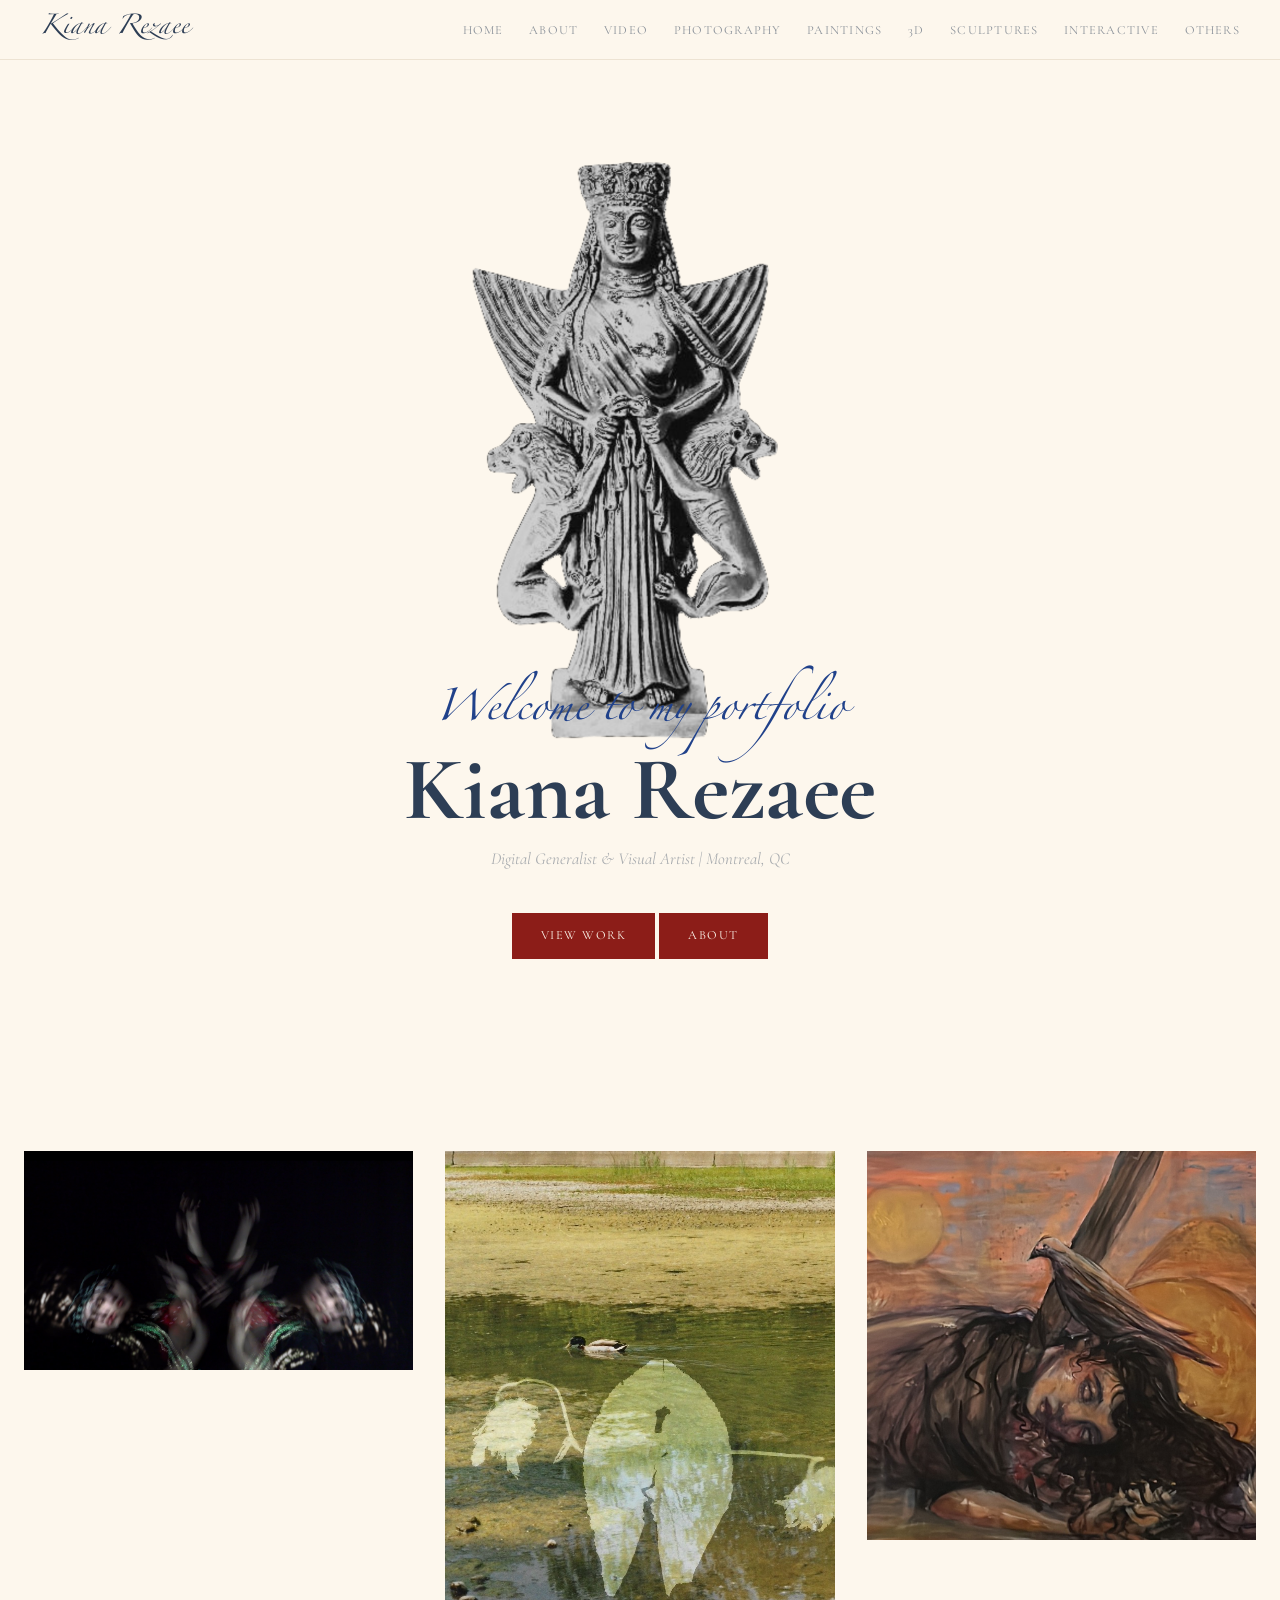
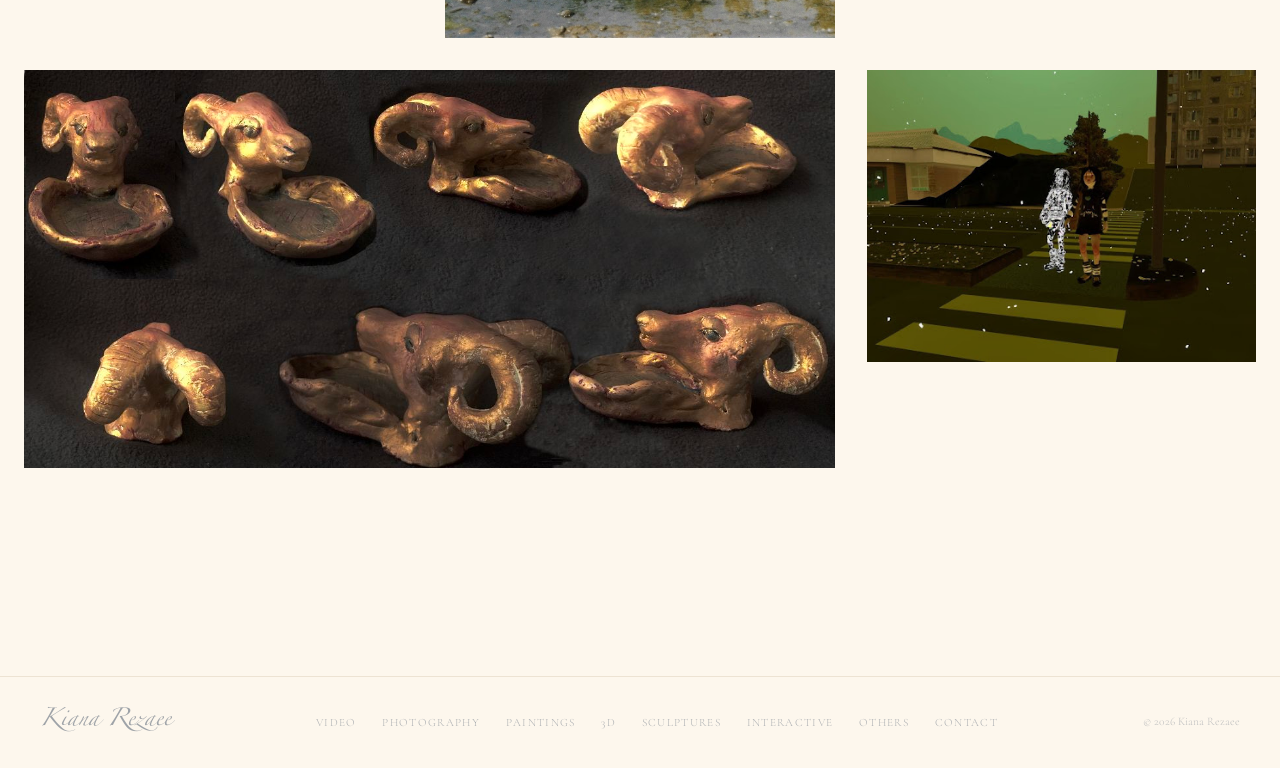
==== index.html @ cc288de5 "Update index.html" ====
<!DOCTYPE html>
<html lang="en">
<head>
<meta charset="UTF-8"/>
<meta name="viewport" content="width=device-width, initial-scale=1.0"/>
<title>Kiana Rezaee</title>
<link rel="stylesheet" href="shared.css"/>
<style>
/* ── HERO OVERLAP ── */
.hero { min-height: 100vh; display: flex; flex-direction: column; padding-top: var(--nav-h); }
.hero-main { display: flex; flex-direction: column; align-items: center; justify-content: center; padding: 4rem 2.5rem; text-align: center; }
.hero-img-wrap { width: min(450px, 90vw); z-index: 1; }
.hero-left { order: 2; margin-top: -6rem; z-index: 2; position: relative; }
.hero-zapfino { font-family: var(--font-dec); font-size: 1.8rem; color: var(--blue); margin-bottom: 0.5rem; }
.hero-name { font-family: 'Cormorant', serif; font-size: clamp(3rem, 7vw, 6rem); line-height: 0.95; margin-bottom: 0.8rem; }
.hero-name-sub { font-style: italic; opacity: 0.4; margin-bottom: 2.5rem; }

/* ── COMPACT WORK GRID ── */
.work-section { 
  padding: 8rem 1.5rem; 
  max-width: 1600px;    
  margin: 0 auto; 
}

.work-grid { 
  display: grid; 
  grid-template-columns: repeat(3, 1fr); 
  gap: 2rem; 
  justify-content: center; 
}

.wg-item {
  position: relative;
  text-decoration: none;
  color: #fff;
  overflow: hidden;
  transition: transform 0.6s var(--ease);
  width: 100%; 
}

.wg-img { width: 100%; height: 100%; object-fit: cover; display: block; transition: scale 0.8s var(--ease), filter 0.5s; }

/* ── TEXT OVERLAY ── */
.wg-overlay {
  position: absolute;
  inset: 0;
  background: rgba(32, 65, 138, 0.85); 
  backdrop-filter: blur(8px);
  display: flex;
  flex-direction: column;
  justify-content: center;
  align-items: center;
  opacity: 0;
  transition: opacity 0.4s var(--ease);
  padding: 1.5rem;
  text-align: center;
}

.wg-item:hover .wg-overlay { opacity: 1; }
.wg-item:hover .wg-img { scale: 1.05; filter: grayscale(100%); }

.wg-title { font-family: var(--font-dec); font-size: 1.6rem; margin-bottom: 0.5rem; }
.wg-sub { font-size: 0.6rem; text-transform: uppercase; letter-spacing: 0.2em; opacity: 0.7; }

/* ── GRID RESPONSIVENESS ── */
@media (max-width: 1024px) {
  .work-grid { grid-template-columns: repeat(2, 1fr); }
  .wg-item.bezoar-hero { grid-column: span 2; }
}

@media (max-width: 860px) {
  .hero-left { margin-top: 0; }
}

@media (max-width: 600px) {
  .work-grid { grid-template-columns: 1fr; gap: 2rem; } 
  .wg-item.bezoar-hero { grid-column: span 1; }
}
</style>
</head>
<body>

<nav class="site-nav">
  <a href="index.html" class="nav-logo">Kiana Rezaee</a>
  <ul class="nav-links">
    <li><a href="index.html">Home</a></li>
    <li><a href="about.html">About</a></li>
    <li><a href="video.html">Video</a></li>
    <li><a href="photography.html">Photography</a></li>
    <li><a href="paintings.html">Paintings</a></li>
    <li><a href="3d.html">3D</a></li>
    <li><a href="sculptures.html">Sculptures</a></li>
    <li><a href="interactive.html">Interactive</a></li>
    <li><a href="others.html">Others</a></li>
  </ul>
  <button class="hamburger" id="hamburger" aria-label="Menu">
    <img src="images/icons/hamburger.png" alt="Menu">
  </button>
</nav>

<div class="mobile-menu" id="mobileMenu">
  <button class="menu-close" onclick="closeMobile()" aria-label="Close Menu">
    <img src="images/icons/ex.png" alt="Close">
  </button>
  
  <a href="index.html" onclick="closeMobile()">Home</a>
  <a href="about.html" onclick="closeMobile()">About</a>
  <a href="video.html" onclick="closeMobile()">Video</a>
  <a href="photography.html" onclick="closeMobile()">Photography</a>
  <a href="paintings.html" onclick="closeMobile()">Paintings</a>
  <a href="3d.html" onclick="closeMobile()">3D</a>
  <a href="sculptures.html" onclick="closeMobile()">Sculptures</a>
  <a href="interactive.html" onclick="closeMobile()">Interactive</a>
  <a href="others.html" onclick="closeMobile()">Others</a>
</div>

<section class="hero">
  <div class="hero-main">
    <div class="hero-right">
      <div class="hero-img-wrap">
        <img src="images/landing.png" alt="Portrait" class="hero-img">
      </div>
    </div>
    <div class="hero-left">
      <div class="hero-zapfino">Welcome to my portfolio</div>
      <h1 class="hero-name">Kiana Rezaee</h1>
      <p class="hero-name-sub">Digital Generalist & Visual Artist | Montreal, QC</p>
      <div class="hero-cta">
        <a href="#work" class="btn">View work</a>
        <a href="about.html" class="btn">About</a>
      </div>
    </div>
  </div>
</section>

<div id="work" class="work-section">
  <div class="work-grid">
    <a href="video.html" class="wg-item" style="aspect-ratio: 16/9;">
      <img src="images/video/mabeyn_01.jpg" class="wg-img" alt="Mābeyn-e do Khov">
      <div class="wg-overlay">
        <h2 class="wg-title">Mābeyn-e do Khov</h2>
        <p class="wg-sub">Video / Experimental</p>
      </div>
    </a>
    
    <a href="photography.html" class="wg-item" style="aspect-ratio: 4/5;">
      <img src="images/photography/hanaseh_01.jpg" class="wg-img" alt="Hanāseh">
      <div class="wg-overlay">
        <h2 class="wg-title">Hanāseh</h2>
        <p class="wg-sub">Photography / Analogue</p>
      </div>
    </a>

    <a href="paintings.html" class="wg-item" style="aspect-ratio: 1/1;">
      <img src="images/paintings/painting_03.jpg" class="wg-img" alt="Death of a Giselle">
      <div class="wg-overlay">
        <h2 class="wg-title">Death of a Giselle</h2>
        <p class="wg-sub">Painting & Sketching</p>
      </div>
    </a>

    <a href="sculptures.html" class="wg-item bezoar-hero" style="aspect-ratio: 1240/609; grid-column: span 2;">
      <img src="images/sculptures/bezoar_01.jpg" class="wg-img" alt="Bezoar">
      <div class="wg-overlay">
        <h2 class="wg-title">Bezoar</h2>
        <p class="wg-sub">Sculpture / Ceramic Form</p>
      </div>
    </a>
    
    <a href="3d.html" class="wg-item" style="aspect-ratio: 4/3;">
      <img src="images/3D/char_design_05.jpg" class="wg-img" alt="3D Modeling">
      <div class="wg-overlay">
        <h2 class="wg-title">Digital Modeling</h2>
        <p class="wg-sub">3D & Computational Arts</p>
      </div>
    </a>
  </div>
</div>

<footer class="site-footer container">
  <span class="footer-logo">Kiana Rezaee</span>
  <nav class="footer-links">
    <a href="video.html">Video</a><a href="photography.html">Photography</a><a href="paintings.html">Paintings</a>
    <a href="3d.html">3D</a><a href="sculptures.html">Sculptures</a><a href="interactive.html">Interactive</a>
    <a href="others.html">Others</a><a href="about.html">Contact</a>
  </nav>
  <span class="footer-copy">&copy; 2026 Kiana Rezaee</span>
</footer>

<script src="shared.js"></script>
</body>
</html>
---- shared.css ----
/* ═══════════════════════════════════════════════════════════════
   SHARED — Portfolio Design System · Kiana Rezaee
═══════════════════════════════════════════════════════════════ */

/* ── FONTS ─────────────────────────────────────────────────── */
@font-face {
  font-family: 'Zapfino';
  src: url('fonts/Zapfino.ttf') format('truetype');
  font-weight: normal; font-style: normal; font-display: swap;
}
@font-face {
  font-family: 'Foglihten';
  src: url('fonts/foglihtenno07/FoglihtenNo07.otf') format('opentype'),
       url('fonts/foglihtenno07/FoglihtenNo07.ttf') format('truetype');
  font-weight: 400; font-style: normal; font-display: swap;
}
@font-face {
  font-family: 'Cormorant';
  src: url('fonts/Cormorant_Garamond/CormorantGaramond-VariableFont_wght.ttf') format('truetype-variations');
  font-weight: 300 700; font-style: normal; font-display: swap;
}
@font-face {
  font-family: 'Cormorant';
  src: url('fonts/Cormorant_Garamond/CormorantGaramond-Italic-VariableFont_wght.ttf') format('truetype-variations');
  font-weight: 300 700; font-style: italic; font-display: swap;
}

/* ── TOKENS ─────────────────────────────────────────────────── */
:root {
  --cream:   #fdf7ed;
  --ink:     #2d3e55;
  --blue:    #20418a;
  --ember:   #8c1d18;
  --gold:    #eba133;
  --cream-2: #f5ede0;
  --cream-3: #ede3d3;

  --font-dec:  'Zapfino', cursive;
  --font-orn:  'Foglihten', Georgia, serif;
  --font-body: 'Cormorant', Georgia, serif;

  --nav-h: 60px;
  --ease:  cubic-bezier(0.22, 1, 0.36, 1);
  --shadow-soft: 0 2px 18px rgba(15,20,26,0.07);
  --shadow-med:  0 6px 32px rgba(15,20,26,0.13);
}

/* ── RESET ──────────────────────────────────────────────────── */
*, *::before, *::after { box-sizing: border-box; margin: 0; padding: 0; }
html { scroll-behavior: smooth; font-size: 16px; }

body {
  background: var(--cream);
  color: var(--ink);
  font-family: var(--font-body);
  font-weight: 400;
  font-size: 1.05rem;
  line-height: 1.7;
  overflow-x: hidden;
  -webkit-font-smoothing: antialiased;
}

* { font-family: inherit; }
a { color: inherit; text-decoration: none; }
img { display: block; max-width: 100%; height: auto; }
ul { list-style: none; }
button, input, select, textarea { font-family: inherit; }

strong { font-weight: 700; font-style: normal; }
em     { font-weight: inherit; font-style: italic; }

/* ── NAV ─────────────────────────────────────────────────────── */
.site-nav {
  position: fixed;
  top: 0; left: 0; right: 0;
  height: var(--nav-h);
  z-index: 100;
  display: flex;
  align-items: center;
  justify-content: space-between;
  padding: 0 2.5rem;
  background: rgba(253,247,237,0.92);
  backdrop-filter: blur(14px);
  -webkit-backdrop-filter: blur(14px);
  border-bottom: 1px solid var(--cream-3);
}
.nav-logo {
  font-family: var(--font-dec);
  font-size: 1.1rem;
  color: var(--ink);
  transition: color 0.2s;
}
.nav-logo:hover { color: var(--ember); }

.nav-links { display: flex; align-items: center; gap: 1.6rem; }
.nav-links a {
  font-weight: 400;
  font-size: 0.78rem;
  letter-spacing: 0.1em;
  text-transform: uppercase;
  opacity: 0.55;
  transition: opacity 0.2s;
  position: relative;
}
.nav-links a:hover { opacity: 1; }
.nav-links a.active { opacity: 1; }
.nav-links a.active::after {
  content: '';
  position: absolute; bottom: -3px; left: 0; right: 0;
  height: 1px; background: var(--ember);
}

/* ── MOBILE MENU & HAMBURGER ── */
.hamburger {
  z-index: 2100;
  cursor: pointer;
  display: none;
  background: none;
  border: none;
  padding: 0;
  width: 55px; 
  height: auto;
  transition: opacity 0.3s var(--ease);
}
.hamburger img { width: 100%; height: auto; display: block; }
.hamburger:hover { opacity: 0.7; }

.mobile-menu {
  position: fixed;
  top: 0; right: 0;
  width: 100%;
  max-width: 300px;
  height: 100vh;
  background: var(--cream);
  z-index: 2050;
  display: flex;
  flex-direction: column;
  padding: 6rem 2rem 2rem;
  gap: 0.5rem;
  transform: translateX(100%);
  transition: transform 0.35s var(--ease);
  visibility: hidden;
  box-shadow: -5px 0 25px rgba(0,0,0,0.05);
}
.mobile-menu.active {
  transform: translateX(0);
  visibility: visible;
}

.menu-close {
  position: absolute;
  top: 1.5rem;
  right: 1.5rem;
  background: none;
  border: none;
  cursor: pointer;
  opacity: 0.5;
  transition: opacity 0.3s, transform 0.3s;
  z-index: 2100;
  padding: 0;
  
  /* Adjust this width to match your desired size */
  width: 40px; 
  height: auto;
}

.menu-close img {
  width: 100%;
  height: auto;
  display: block;
  
  /* Refined filter for #20418a (Deep Blue) */
  filter: invert(21%) sepia(41%) saturate(5846%) hue-rotate(180deg) brightness(40%) contrast(92%);
}

.menu-close:hover {
  opacity: 1;
  transform: scale(1.1);
}
.menu-close:hover { opacity: 1; }

.mobile-menu a {
  font-size: 1.1rem;
  padding: 0.6rem 0;
  color: var(--ink);
  text-transform: uppercase;
  letter-spacing: 0.1em;
  border-bottom: 1px solid transparent;
  transition: border-color 0.3s;
}
.mobile-menu a:hover { border-bottom-color: var(--ember); }

/* ── BUTTONS ─────────────────────────────────────────────────── */
.btn {
  display: inline-flex; align-items: center; gap: 0.5rem;
  font-weight: 400; font-size: 0.78rem;
  letter-spacing: 0.12em; text-transform: uppercase;
  padding: 0.7rem 1.75rem;
  border: 1.5px solid var(--ember);
  background: var(--ember); color: var(--cream);
  cursor: pointer;
  transition: background 0.28s var(--ease), border-color 0.28s, color 0.28s, transform 0.18s;
}
.btn:hover { background: var(--gold); border-color: var(--gold); color: var(--ink); transform: translateY(-1px); }
.btn:active { transform: translateY(0); }
.btn-ghost { background: transparent; color: var(--ember); }

/* ── PAGE WRAP & LAYOUT ──────────────────────────────────────── */
.page-wrap { padding-top: var(--nav-h); min-height: 100vh; }
.container { max-width: 1280px; margin: 0 auto; padding: 0 2.5rem; }

.page-header {
  padding: 4rem 2.5rem 2.5rem;
  max-width: 1280px; margin: 0 auto;
  display: flex; align-items: flex-end;
  justify-content: space-between; gap: 2rem; flex-wrap: wrap;
}
.page-eyebrow {
  font-family: var(--font-orn);
  font-weight: 600; font-size: 0.95rem;
  letter-spacing: 0.18em; text-transform: uppercase;
  color: var(--ember); margin-bottom: 0.75rem;
}
.page-title {
  font-family: var(--font-orn);
  font-weight: 400;
  font-size: clamp(2.4rem, 6vw, 4rem);
  line-height: 1.0; color: var(--ink);
}
.page-title span {
  font-family: var(--font-body);
  font-weight: 300; font-style: italic;
  font-size: 0.58em; opacity: 0.6;
  display: inline-block; margin-right: 0.2em;
}
.page-count {
  font-weight: 300; font-size: 0.75rem;
  letter-spacing: 0.1em; color: rgba(45,62,85,0.35);
  text-transform: uppercase; white-space: nowrap;
}
.page-rule {
  height: 1px; background: var(--cream-3);
  max-width: calc(1280px - 5rem);
  margin: 0 auto 3rem;
}

/* ── REVEAL ──────────────────────────────────────────────────── */
.reveal {
  opacity: 0; transform: translateY(20px);
  transition: opacity 0.8s var(--ease), transform 0.8s var(--ease);
}
.reveal.visible { opacity: 1; transform: translateY(0); }

/* ── FOOTER ──────────────────────────────────────────────────── */
.site-footer {
  margin-top: 5rem; border-top: 1px solid var(--cream-3);
  padding: 2rem 2.5rem;
  display: flex; align-items: center;
  justify-content: space-between; gap: 1.5rem; flex-wrap: wrap;
}
.footer-logo { font-family: var(--font-dec); font-size: 1rem; opacity: 0.45; }
.footer-links { display: flex; gap: 1.6rem; flex-wrap: wrap; }
.footer-links a {
  font-weight: 300; font-size: 0.7rem;
  letter-spacing: 0.12em; text-transform: uppercase;
  opacity: 0.38; transition: opacity 0.2s, color 0.2s;
}
.footer-links a:hover { opacity: 1; color: var(--ember); }
.footer-copy { font-weight: 300; font-size: 0.72rem; color: rgba(45,62,85,0.3); }

/* ── LIGHTBOX ────────────────────────────────────────────────── */
.lightbox {
  display: none; position: fixed; inset: 0;
  background: rgba(253,247,237,0.96);
  z-index: 200; align-items: center; justify-content: center;
}
.lightbox.open { display: flex; }
.lightbox-inner { position: relative; }
.lightbox img { max-width: 90vw; max-height: 85vh; object-fit: contain; box-shadow: var(--shadow-med); }
.lightbox-close {
  position: fixed; top: 1.5rem; right: 2rem;
  font-weight: 300; font-size: 0.75rem; letter-spacing: 0.14em; text-transform: uppercase;
  background: none; border: none; cursor: pointer; opacity: 0.5; transition: opacity 0.2s;
}
.lightbox-caption {
  position: fixed; bottom: 2rem; left: 50%; transform: translateX(-50%);
  font-weight: 300; font-size: 0.78rem; letter-spacing: 0.1em;
  color: rgba(45,62,85,0.45); white-space: nowrap;
}

/* ── RESPONSIVE ──────────────────────────────────────────────── */
@media (max-width: 860px) {
  .hamburger { display: block; position: relative; }
  .nav-links { display: none; }
  .container, .page-header { padding-left: 1.25rem; padding-right: 1.25rem; }
  .site-footer { flex-direction: column; align-items: flex-start; gap: 1rem; }
  .page-rule { margin-left: 1.25rem; margin-right: 1.25rem; }
}
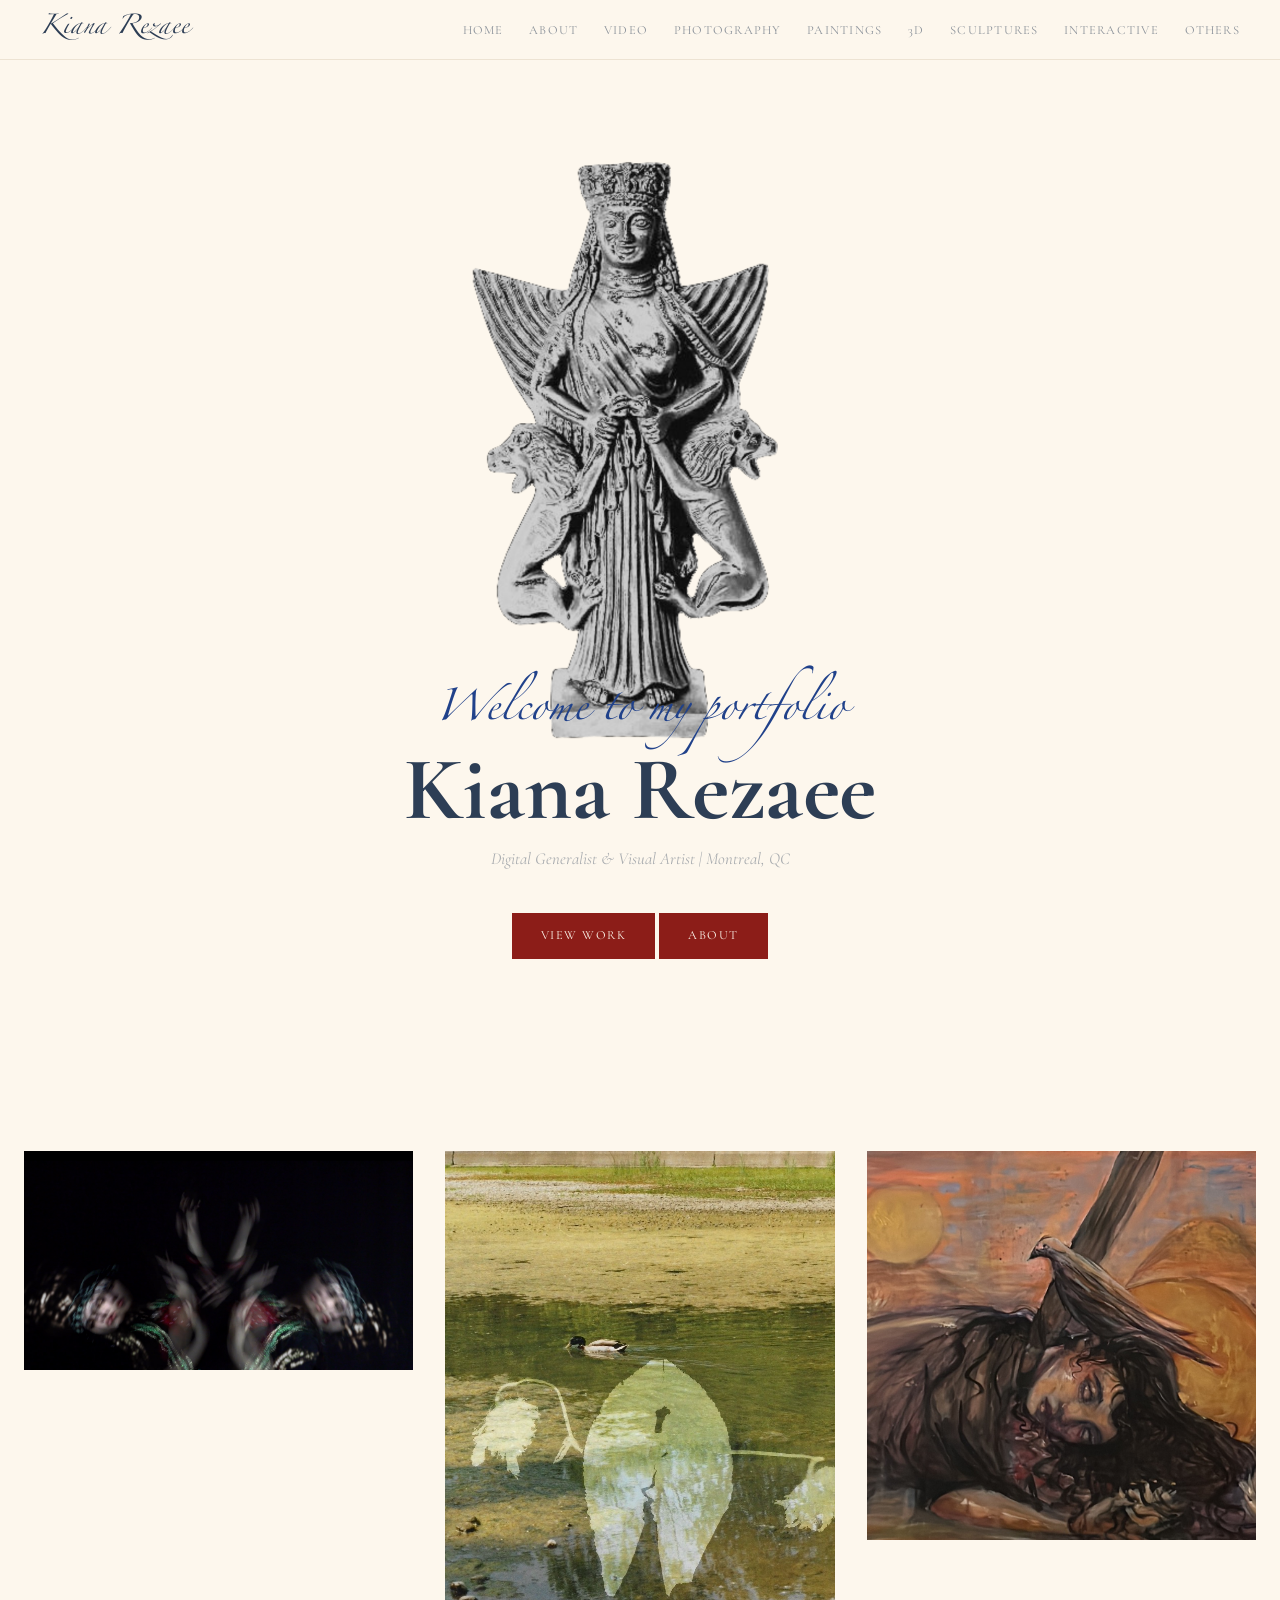
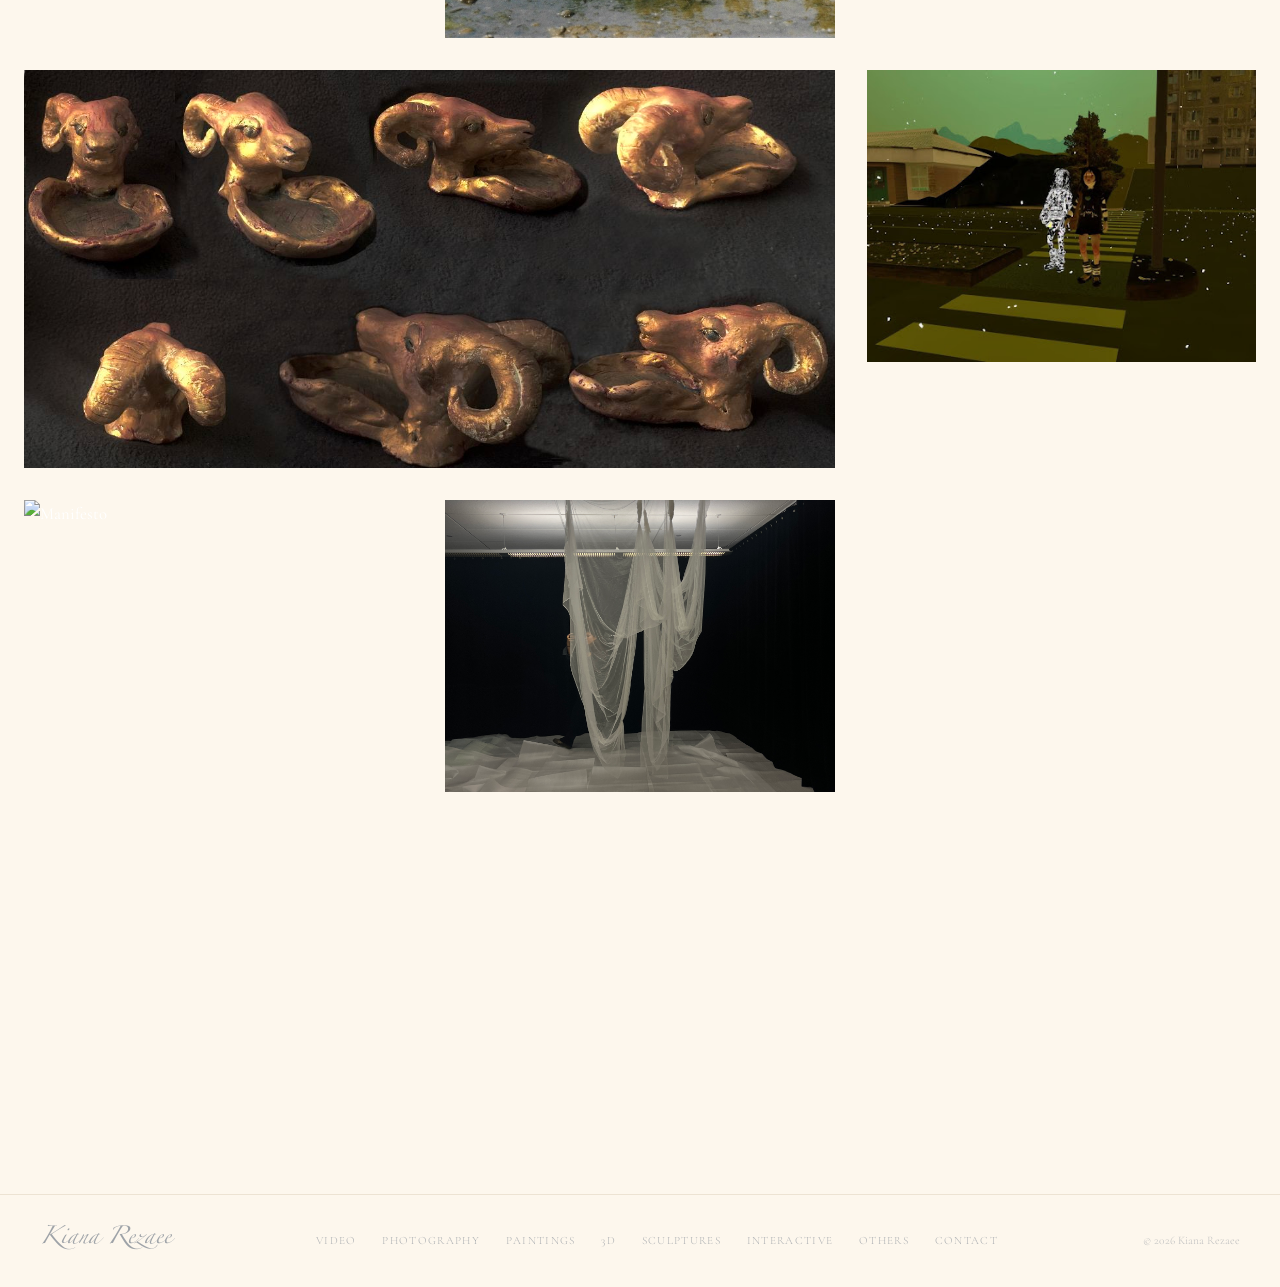
==== commit 4d1be19b: "Update index.html with new artwork entries Added new items for 'Manifesto' and 'Abiogenesis' with im" ====
--- a/index.html
+++ b/index.html
@@ -37,6 +37,9 @@
   transition: transform 0.6s var(--ease);
   width: 100%; 
 }
+
+/* Bezoar spans 2 columns on desktop/tablet grids; reset to 1 on mobile below */
+.wg-item.bezoar-hero { grid-column: span 2; }
 
 .wg-img { width: 100%; height: 100%; object-fit: cover; display: block; transition: scale 0.8s var(--ease), filter 0.5s; }
 
@@ -159,7 +162,7 @@
       </div>
     </a>
 
-    <a href="sculptures.html" class="wg-item bezoar-hero" style="aspect-ratio: 1240/609; grid-column: span 2;">
+    <a href="sculptures.html" class="wg-item bezoar-hero" style="aspect-ratio: 1240/609;">
       <img src="images/sculptures/bezoar_01.jpg" class="wg-img" alt="Bezoar">
       <div class="wg-overlay">
         <h2 class="wg-title">Bezoar</h2>
@@ -172,6 +175,22 @@
       <div class="wg-overlay">
         <h2 class="wg-title">Digital Modeling</h2>
         <p class="wg-sub">3D & Computational Arts</p>
+      </div>
+    </a>
+
+    <a href="others.html" class="wg-item" style="aspect-ratio: 4/5;">
+      <img src="images/others/booklets.jpeg" class="wg-img" alt="Manifesto">
+      <div class="wg-overlay">
+        <h2 class="wg-title">Manifesto</h2>
+        <p class="wg-sub">Print / Riso &amp; Bookbinding</p>
+      </div>
+    </a>
+
+    <a href="interactive.html" class="wg-item" style="aspect-ratio: 4/3;">
+      <img src="images/interactive/abiogenisis.JPG" class="wg-img" alt="Abiogenesis">
+      <div class="wg-overlay">
+        <h2 class="wg-title">Abiogenesis</h2>
+        <p class="wg-sub">Kinetic Sculpture / Interactive</p>
       </div>
     </a>
   </div>
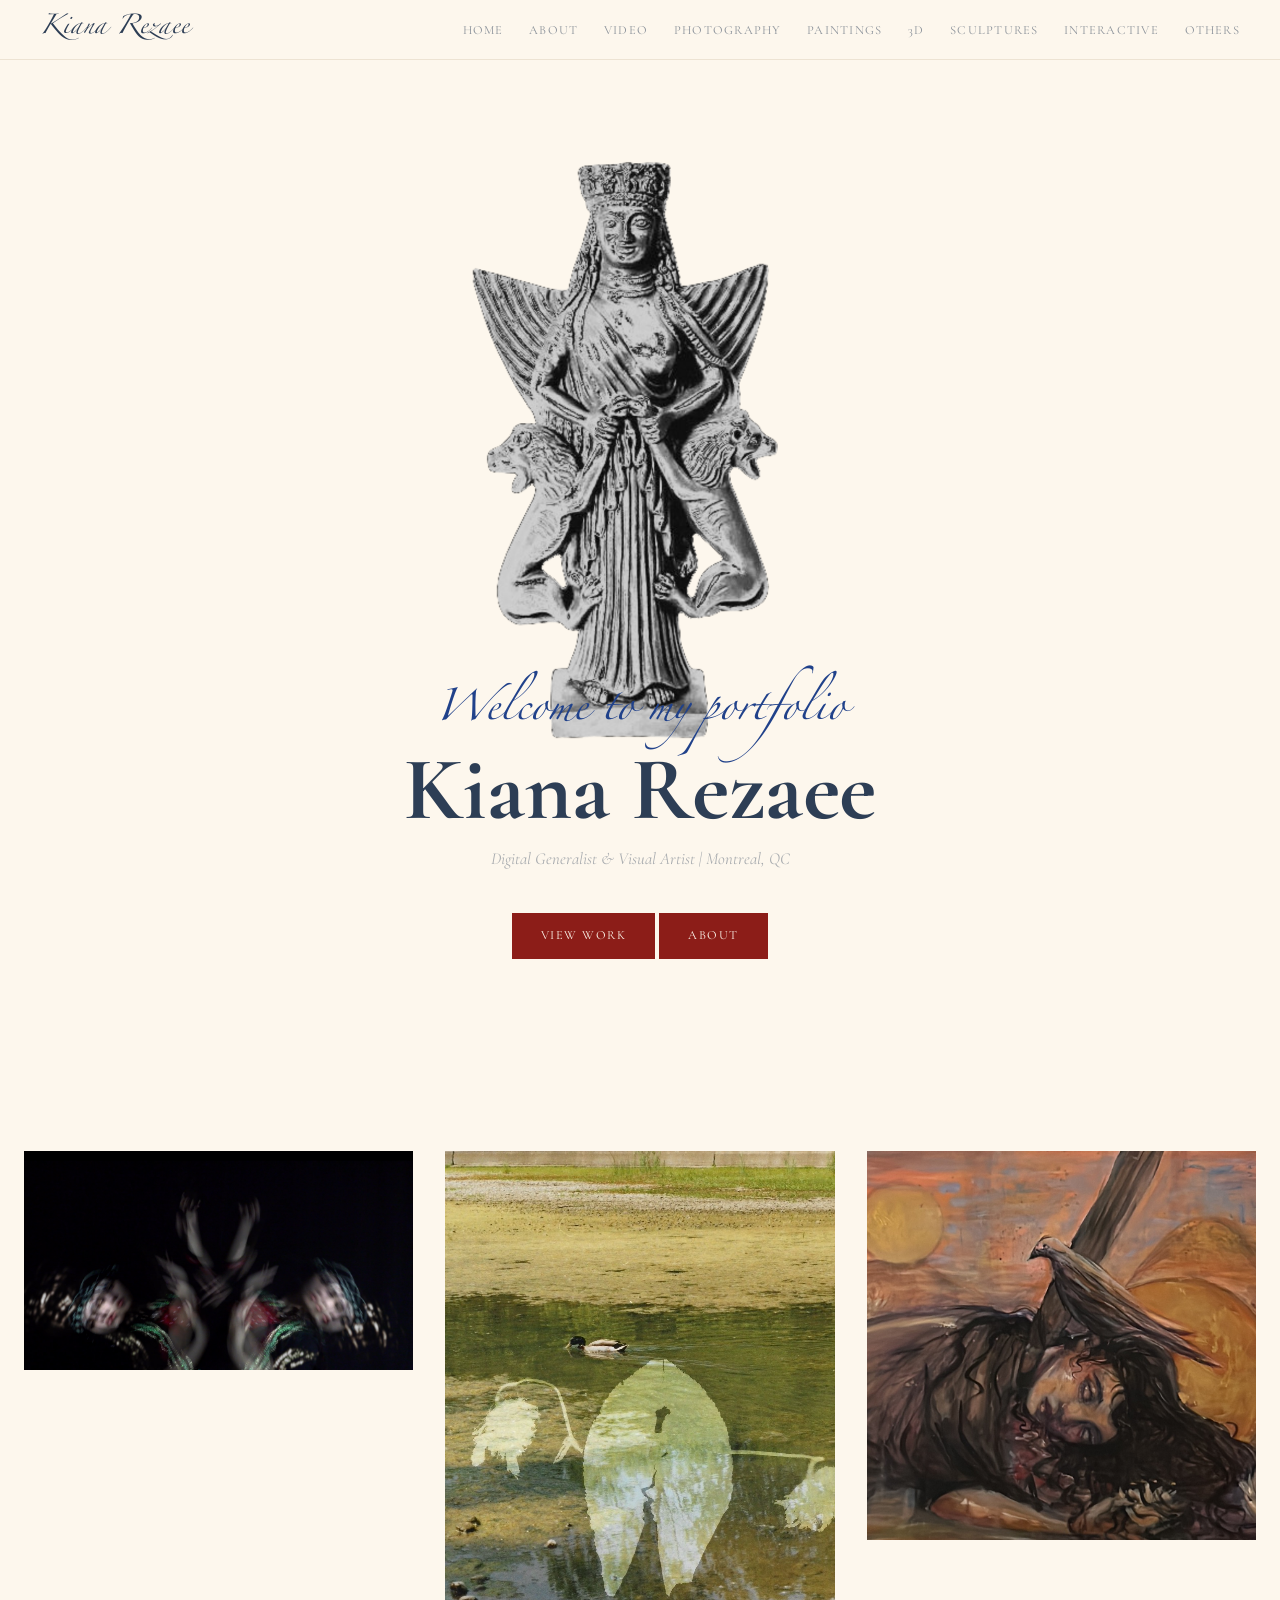
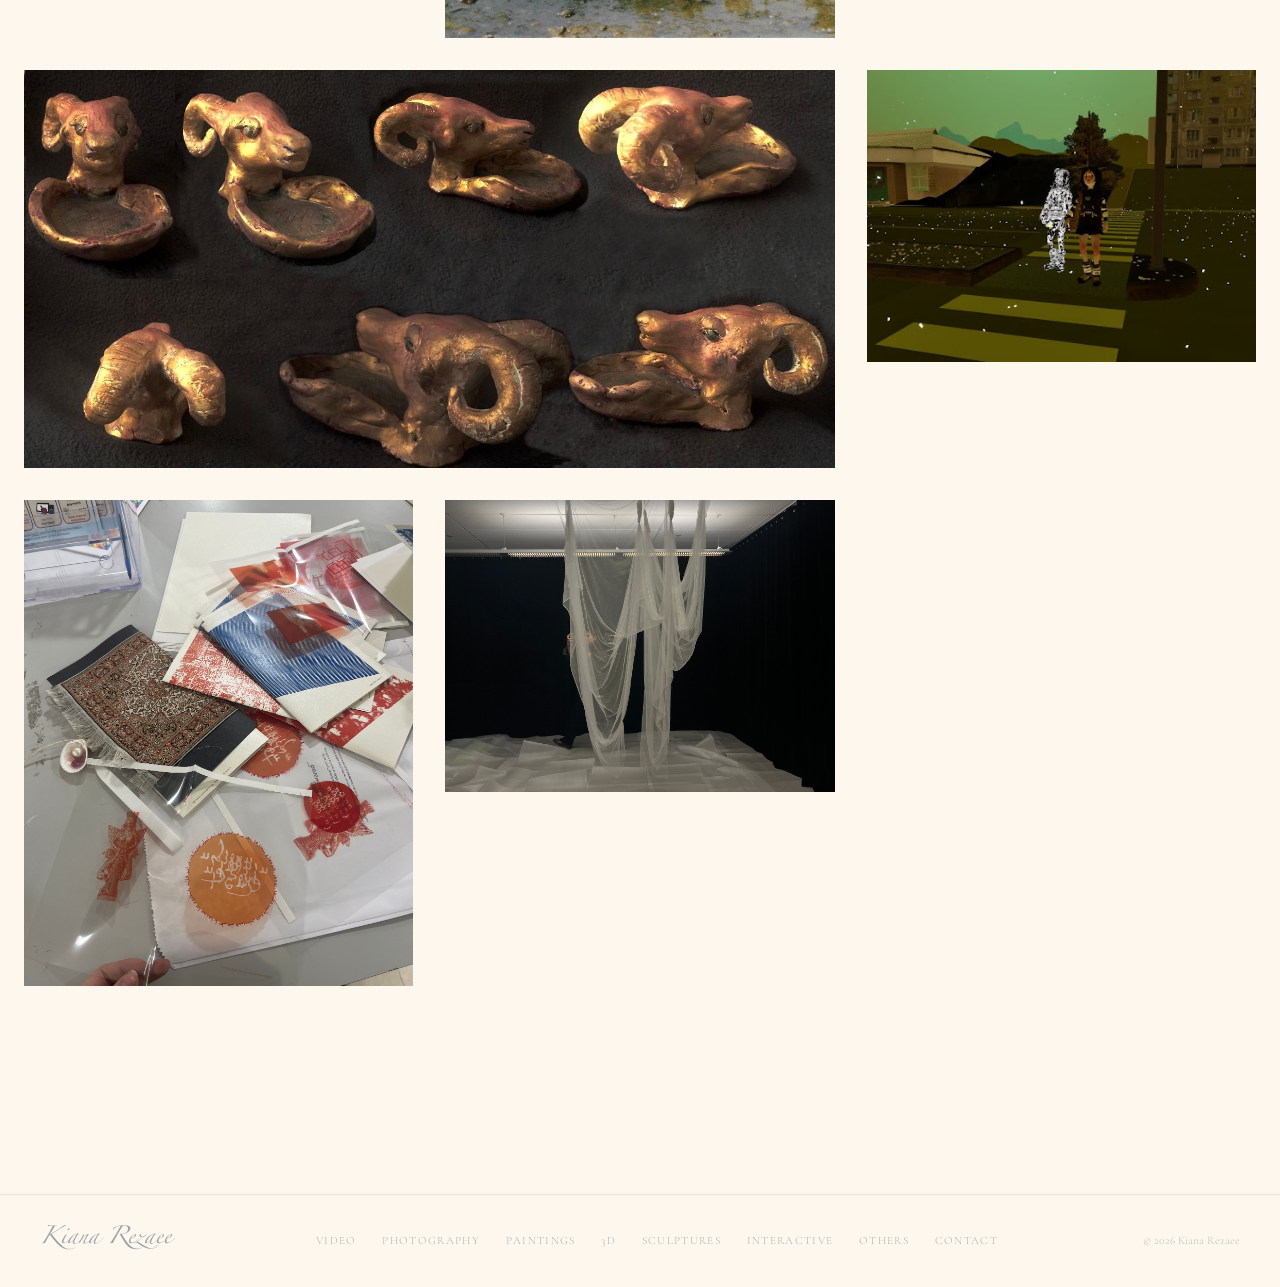
==== commit 036c6915: "Update image source in index.html" ====
--- a/index.html
+++ b/index.html
@@ -179,7 +179,7 @@
     </a>
 
     <a href="others.html" class="wg-item" style="aspect-ratio: 4/5;">
-      <img src="images/others/booklets.jpeg" class="wg-img" alt="Manifesto">
+      <img src="images/others/IMG_2468.jpeg" class="wg-img" alt="Manifesto">
       <div class="wg-overlay">
         <h2 class="wg-title">Manifesto</h2>
         <p class="wg-sub">Print / Riso &amp; Bookbinding</p>
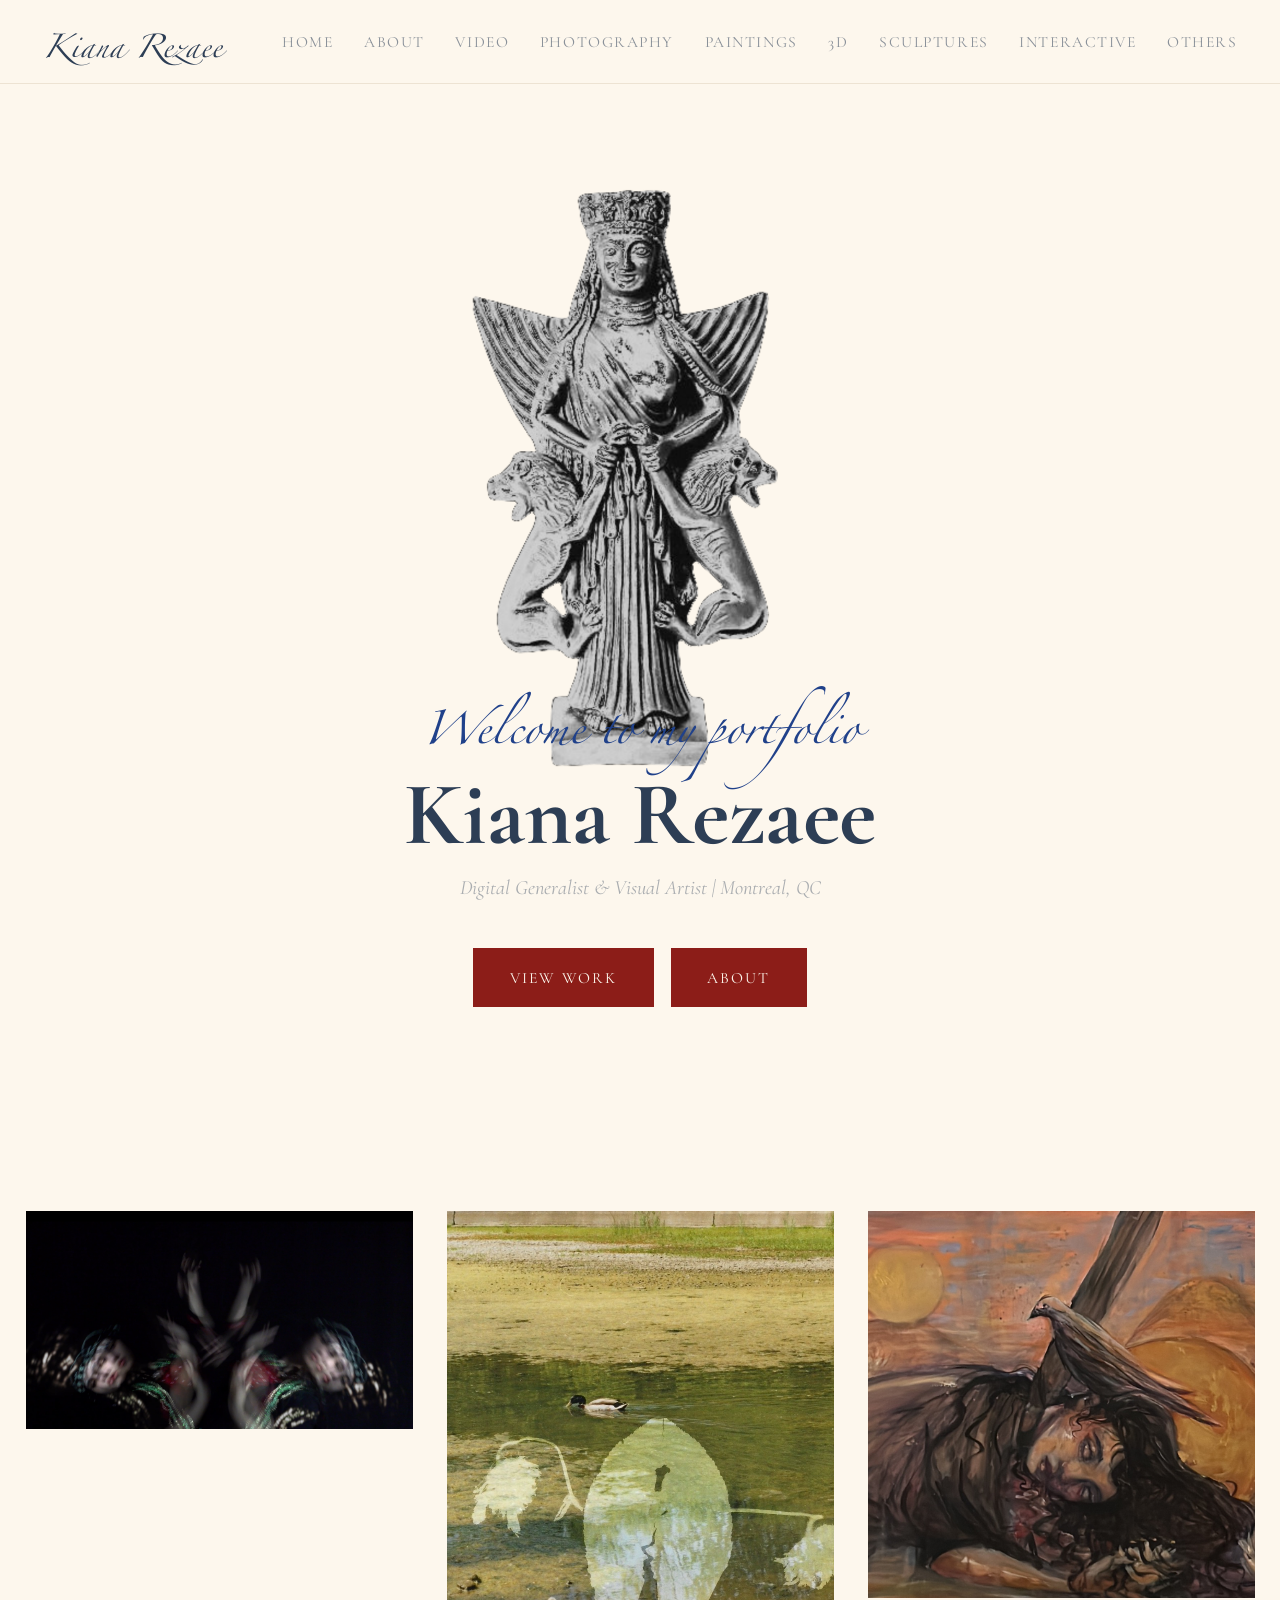
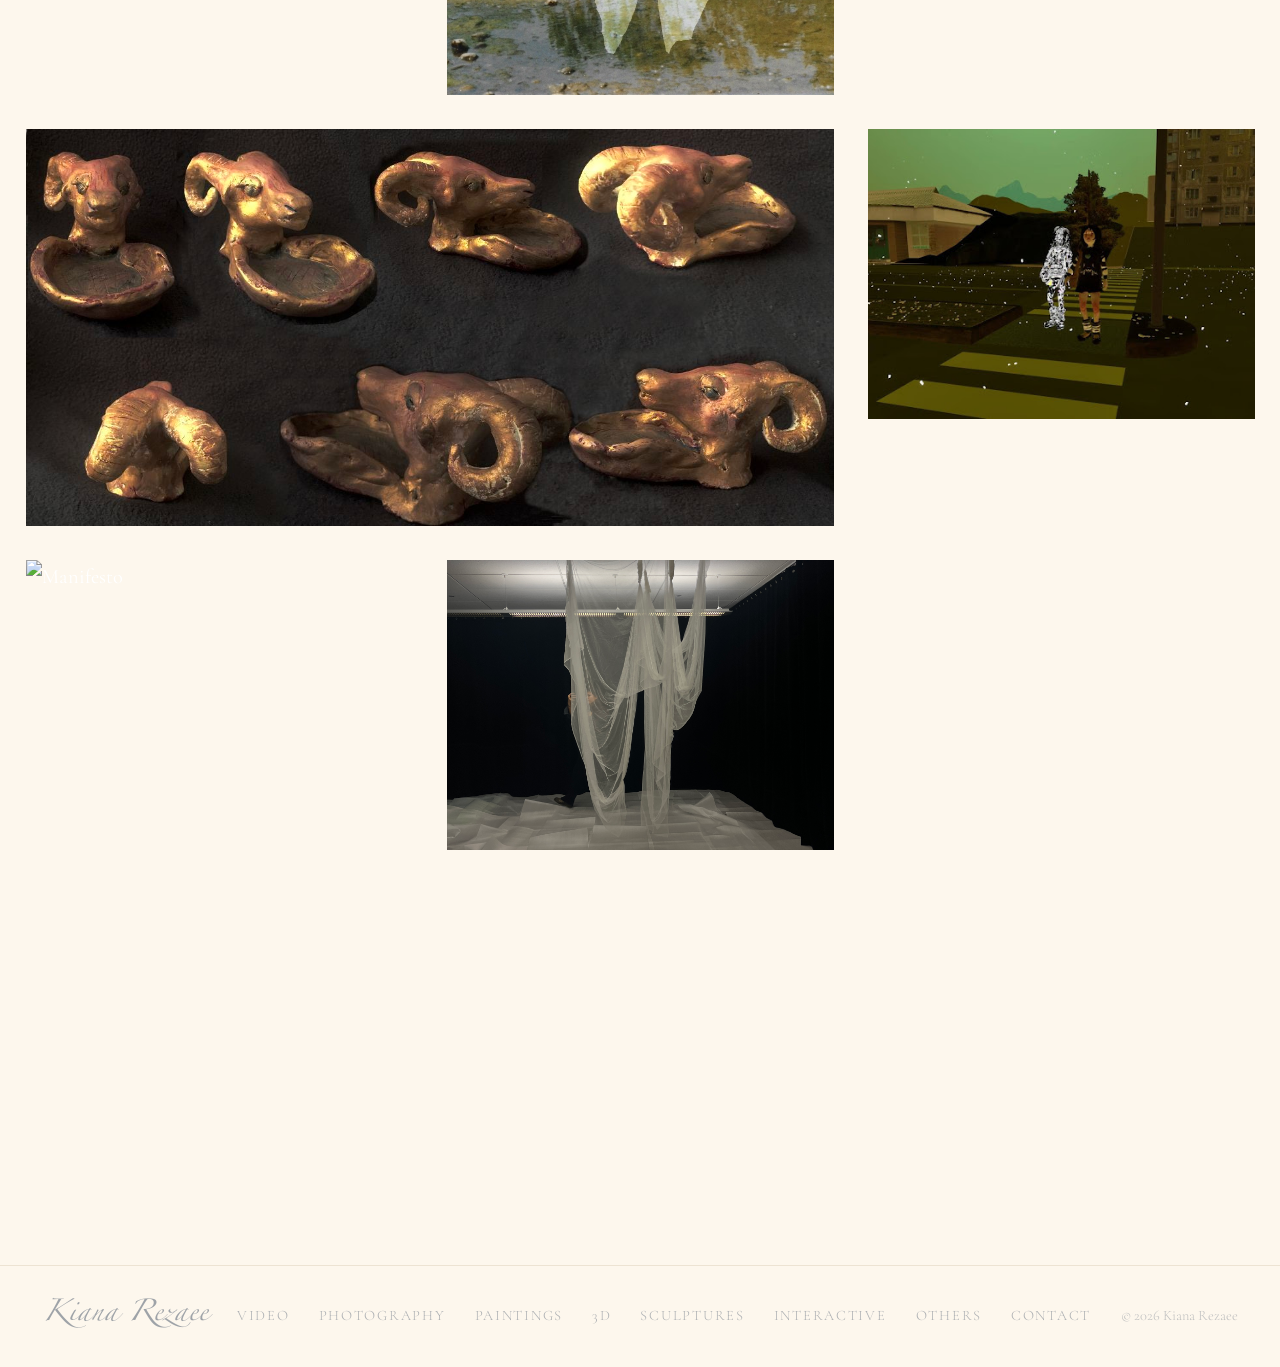
==== commit 709e0aa4: "Update stylesheet link and image source in index.html" ====
--- a/index.html
+++ b/index.html
@@ -4,7 +4,7 @@
 <meta charset="UTF-8"/>
 <meta name="viewport" content="width=device-width, initial-scale=1.0"/>
 <title>Kiana Rezaee</title>
-<link rel="stylesheet" href="shared.css"/>
+<link rel="stylesheet" href="shared.css?v=2"/>
 <style>
 /* ── HERO OVERLAP ── */
 .hero { min-height: 100vh; display: flex; flex-direction: column; padding-top: var(--nav-h); }
@@ -179,7 +179,7 @@
     </a>
 
     <a href="others.html" class="wg-item" style="aspect-ratio: 4/5;">
-      <img src="images/others/IMG_2468.jpeg" class="wg-img" alt="Manifesto">
+      <img src="images/others/booklets.jpeg" class="wg-img" alt="Manifesto">
       <div class="wg-overlay">
         <h2 class="wg-title">Manifesto</h2>
         <p class="wg-sub">Print / Riso &amp; Bookbinding</p>
--- a/shared.css
+++ b/shared.css
@@ -39,7 +39,7 @@
   --font-orn:  'Foglihten', Georgia, serif;
   --font-body: 'Cormorant', Georgia, serif;
 
-  --nav-h: 60px;
+  --nav-h: 84px;
   --ease:  cubic-bezier(0.22, 1, 0.36, 1);
   --shadow-soft: 0 2px 18px rgba(15,20,26,0.07);
   --shadow-med:  0 6px 32px rgba(15,20,26,0.13);
@@ -47,14 +47,14 @@
 
 /* ── RESET ──────────────────────────────────────────────────── */
 *, *::before, *::after { box-sizing: border-box; margin: 0; padding: 0; }
-html { scroll-behavior: smooth; font-size: 16px; }
+html { scroll-behavior: smooth; font-size: 17px; }
 
 body {
   background: var(--cream);
   color: var(--ink);
   font-family: var(--font-body);
   font-weight: 400;
-  font-size: 1.05rem;
+  font-size: 1.2rem;
   line-height: 1.7;
   overflow-x: hidden;
   -webkit-font-smoothing: antialiased;
@@ -86,16 +86,19 @@
 }
 .nav-logo {
   font-family: var(--font-dec);
-  font-size: 1.1rem;
+  font-size: 1.25rem;
   color: var(--ink);
+  line-height: 1;
   transition: color 0.2s;
+  display: inline-block;
+  transform: translateY(0.55em);
 }
 .nav-logo:hover { color: var(--ember); }
 
-.nav-links { display: flex; align-items: center; gap: 1.6rem; }
+.nav-links { display: flex; align-items: center; gap: 1.8rem; }
 .nav-links a {
   font-weight: 400;
-  font-size: 0.78rem;
+  font-size: 0.92rem;
   letter-spacing: 0.1em;
   text-transform: uppercase;
   opacity: 0.55;
@@ -180,8 +183,8 @@
 .menu-close:hover { opacity: 1; }
 
 .mobile-menu a {
-  font-size: 1.1rem;
-  padding: 0.6rem 0;
+  font-size: 1.35rem;
+  padding: 0.7rem 0;
   color: var(--ink);
   text-transform: uppercase;
   letter-spacing: 0.1em;
@@ -193,9 +196,9 @@
 /* ── BUTTONS ─────────────────────────────────────────────────── */
 .btn {
   display: inline-flex; align-items: center; gap: 0.5rem;
-  font-weight: 400; font-size: 0.78rem;
+  font-weight: 400; font-size: 0.92rem;
   letter-spacing: 0.12em; text-transform: uppercase;
-  padding: 0.7rem 1.75rem;
+  padding: 0.9rem 2.1rem;
   border: 1.5px solid var(--ember);
   background: var(--ember); color: var(--cream);
   cursor: pointer;
@@ -204,6 +207,30 @@
 .btn:hover { background: var(--gold); border-color: var(--gold); color: var(--ink); transform: translateY(-1px); }
 .btn:active { transform: translateY(0); }
 .btn-ghost { background: transparent; color: var(--ember); }
+
+/* Any inline group of buttons (hero CTAs, contact/about links, etc.) */
+.hero-cta,
+.btn-group {
+  display: flex;
+  align-items: center;
+  justify-content: center;
+  flex-wrap: wrap;
+  gap: 1rem;
+  margin-top: 0.5rem;
+}
+
+@media (max-width: 600px) {
+  .hero-cta,
+  .btn-group {
+    flex-direction: column;
+    gap: 1rem;
+  }
+  .hero-cta .btn,
+  .btn-group .btn {
+    width: 100%;
+    max-width: 280px;
+  }
+}
 
 /* ── PAGE WRAP & LAYOUT ──────────────────────────────────────── */
 .page-wrap { padding-top: var(--nav-h); min-height: 100vh; }
@@ -217,14 +244,14 @@
 }
 .page-eyebrow {
   font-family: var(--font-orn);
-  font-weight: 600; font-size: 0.95rem;
+  font-weight: 600; font-size: 1.1rem;
   letter-spacing: 0.18em; text-transform: uppercase;
   color: var(--ember); margin-bottom: 0.75rem;
 }
 .page-title {
   font-family: var(--font-orn);
   font-weight: 400;
-  font-size: clamp(2.4rem, 6vw, 4rem);
+  font-size: clamp(2.6rem, 6.5vw, 4.4rem);
   line-height: 1.0; color: var(--ink);
 }
 .page-title span {
@@ -234,7 +261,7 @@
   display: inline-block; margin-right: 0.2em;
 }
 .page-count {
-  font-weight: 300; font-size: 0.75rem;
+  font-weight: 300; font-size: 0.88rem;
   letter-spacing: 0.1em; color: rgba(45,62,85,0.35);
   text-transform: uppercase; white-space: nowrap;
 }
@@ -258,15 +285,15 @@
   display: flex; align-items: center;
   justify-content: space-between; gap: 1.5rem; flex-wrap: wrap;
 }
-.footer-logo { font-family: var(--font-dec); font-size: 1rem; opacity: 0.45; }
-.footer-links { display: flex; gap: 1.6rem; flex-wrap: wrap; }
+.footer-logo { font-family: var(--font-dec); font-size: 1.15rem; opacity: 0.45; }
+.footer-links { display: flex; gap: 1.7rem; flex-wrap: wrap; }
 .footer-links a {
-  font-weight: 300; font-size: 0.7rem;
+  font-weight: 300; font-size: 0.85rem;
   letter-spacing: 0.12em; text-transform: uppercase;
   opacity: 0.38; transition: opacity 0.2s, color 0.2s;
 }
 .footer-links a:hover { opacity: 1; color: var(--ember); }
-.footer-copy { font-weight: 300; font-size: 0.72rem; color: rgba(45,62,85,0.3); }
+.footer-copy { font-weight: 300; font-size: 0.85rem; color: rgba(45,62,85,0.3); }
 
 /* ── LIGHTBOX ────────────────────────────────────────────────── */
 .lightbox {
@@ -279,12 +306,12 @@
 .lightbox img { max-width: 90vw; max-height: 85vh; object-fit: contain; box-shadow: var(--shadow-med); }
 .lightbox-close {
   position: fixed; top: 1.5rem; right: 2rem;
-  font-weight: 300; font-size: 0.75rem; letter-spacing: 0.14em; text-transform: uppercase;
+  font-weight: 300; font-size: 0.88rem; letter-spacing: 0.14em; text-transform: uppercase;
   background: none; border: none; cursor: pointer; opacity: 0.5; transition: opacity 0.2s;
 }
 .lightbox-caption {
   position: fixed; bottom: 2rem; left: 50%; transform: translateX(-50%);
-  font-weight: 300; font-size: 0.78rem; letter-spacing: 0.1em;
+  font-weight: 300; font-size: 0.92rem; letter-spacing: 0.1em;
   color: rgba(45,62,85,0.45); white-space: nowrap;
 }
 
@@ -295,4 +322,4 @@
   .container, .page-header { padding-left: 1.25rem; padding-right: 1.25rem; }
   .site-footer { flex-direction: column; align-items: flex-start; gap: 1rem; }
   .page-rule { margin-left: 1.25rem; margin-right: 1.25rem; }
-}+}
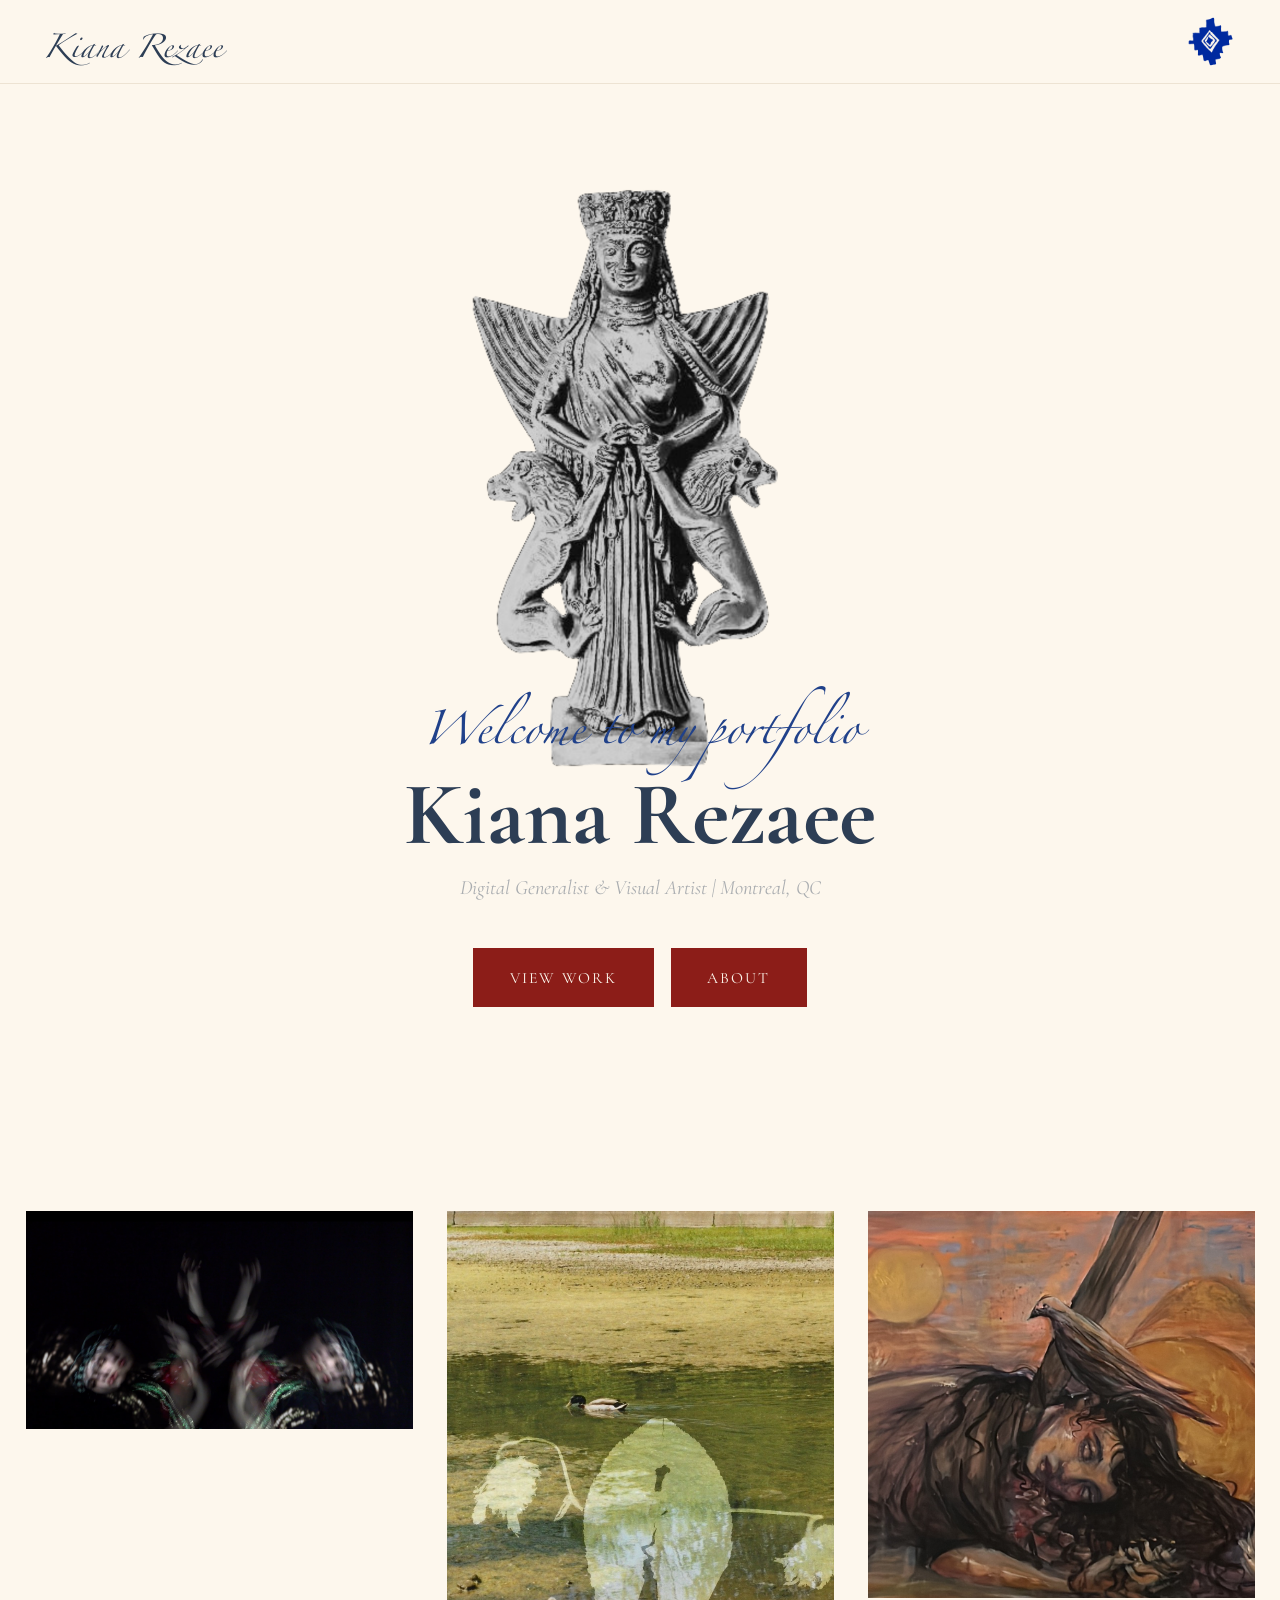
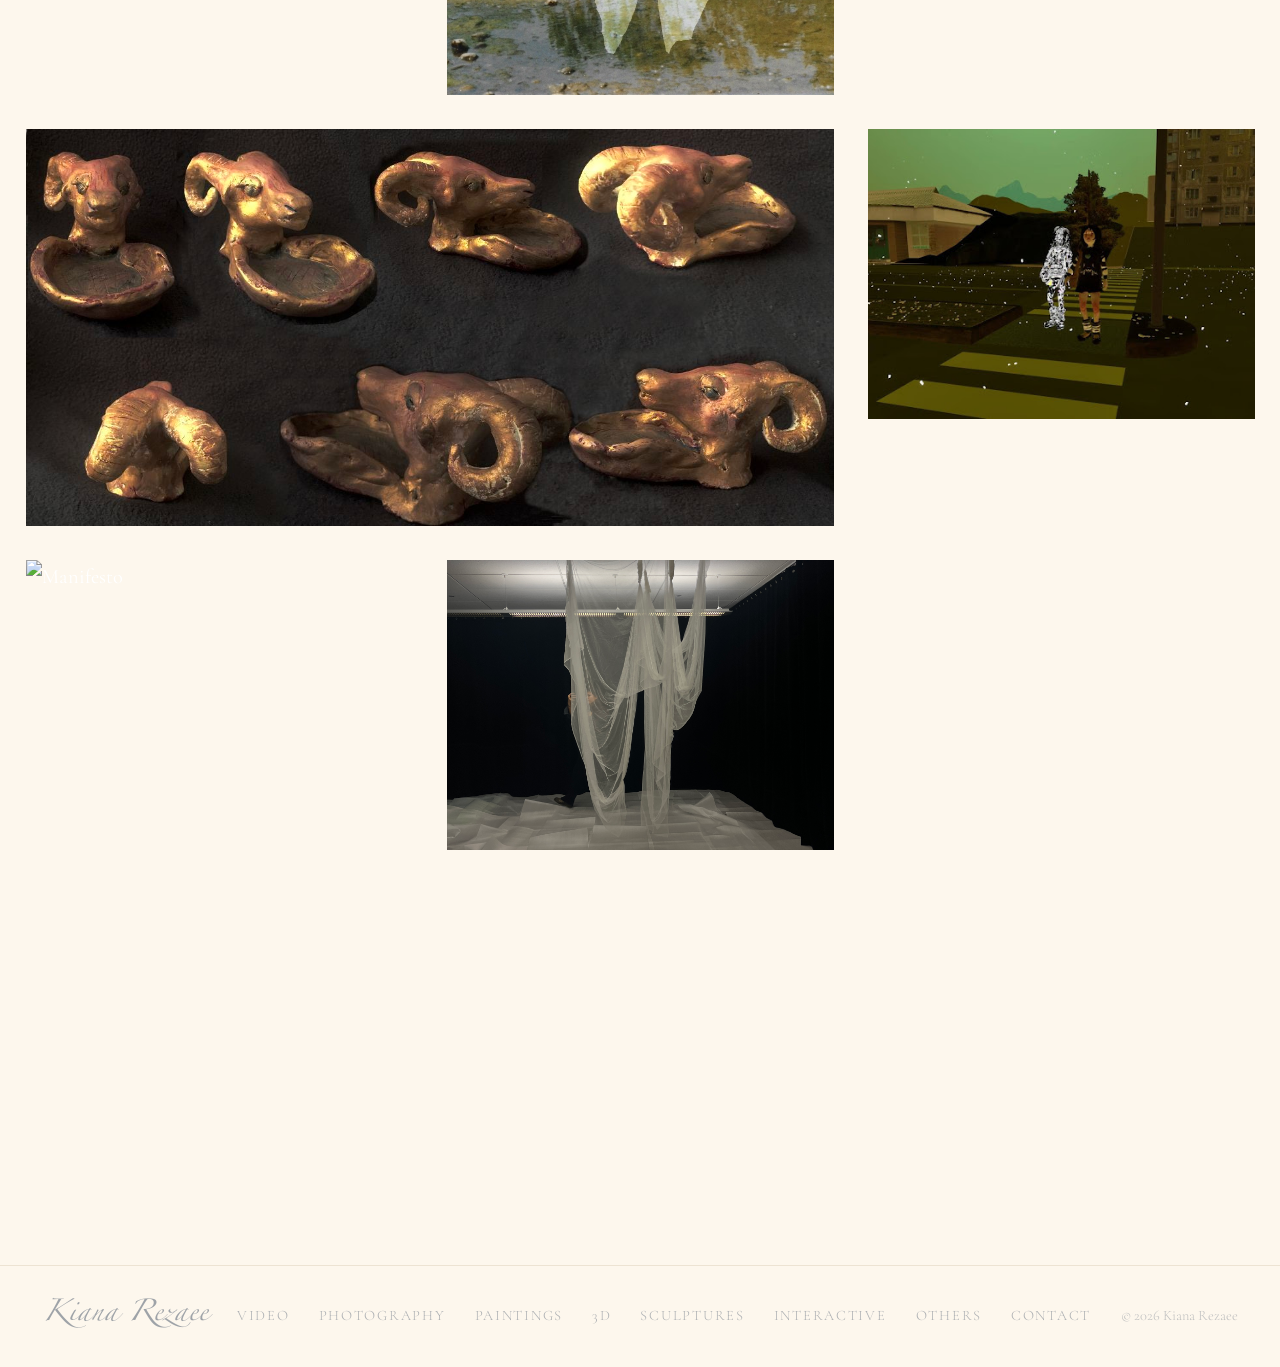
==== commit 188f8869: "Update stylesheet version and fix HTML closing tag" ====
--- a/index.html
+++ b/index.html
@@ -4,7 +4,7 @@
 <meta charset="UTF-8"/>
 <meta name="viewport" content="width=device-width, initial-scale=1.0"/>
 <title>Kiana Rezaee</title>
-<link rel="stylesheet" href="shared.css?v=2"/>
+<link rel="stylesheet" href="shared.css?v=4"/>
 <style>
 /* ── HERO OVERLAP ── */
 .hero { min-height: 100vh; display: flex; flex-direction: column; padding-top: var(--nav-h); }
--- a/shared.css
+++ b/shared.css
@@ -95,7 +95,7 @@
 }
 .nav-logo:hover { color: var(--ember); }
 
-.nav-links { display: flex; align-items: center; gap: 1.8rem; }
+.nav-links { display: none; align-items: center; gap: 1.8rem; }
 .nav-links a {
   font-weight: 400;
   font-size: 0.92rem;
@@ -117,7 +117,8 @@
 .hamburger {
   z-index: 2100;
   cursor: pointer;
-  display: none;
+  display: block;
+  position: relative;
   background: none;
   border: none;
   padding: 0;
@@ -317,8 +318,6 @@
 
 /* ── RESPONSIVE ──────────────────────────────────────────────── */
 @media (max-width: 860px) {
-  .hamburger { display: block; position: relative; }
-  .nav-links { display: none; }
   .container, .page-header { padding-left: 1.25rem; padding-right: 1.25rem; }
   .site-footer { flex-direction: column; align-items: flex-start; gap: 1rem; }
   .page-rule { margin-left: 1.25rem; margin-right: 1.25rem; }
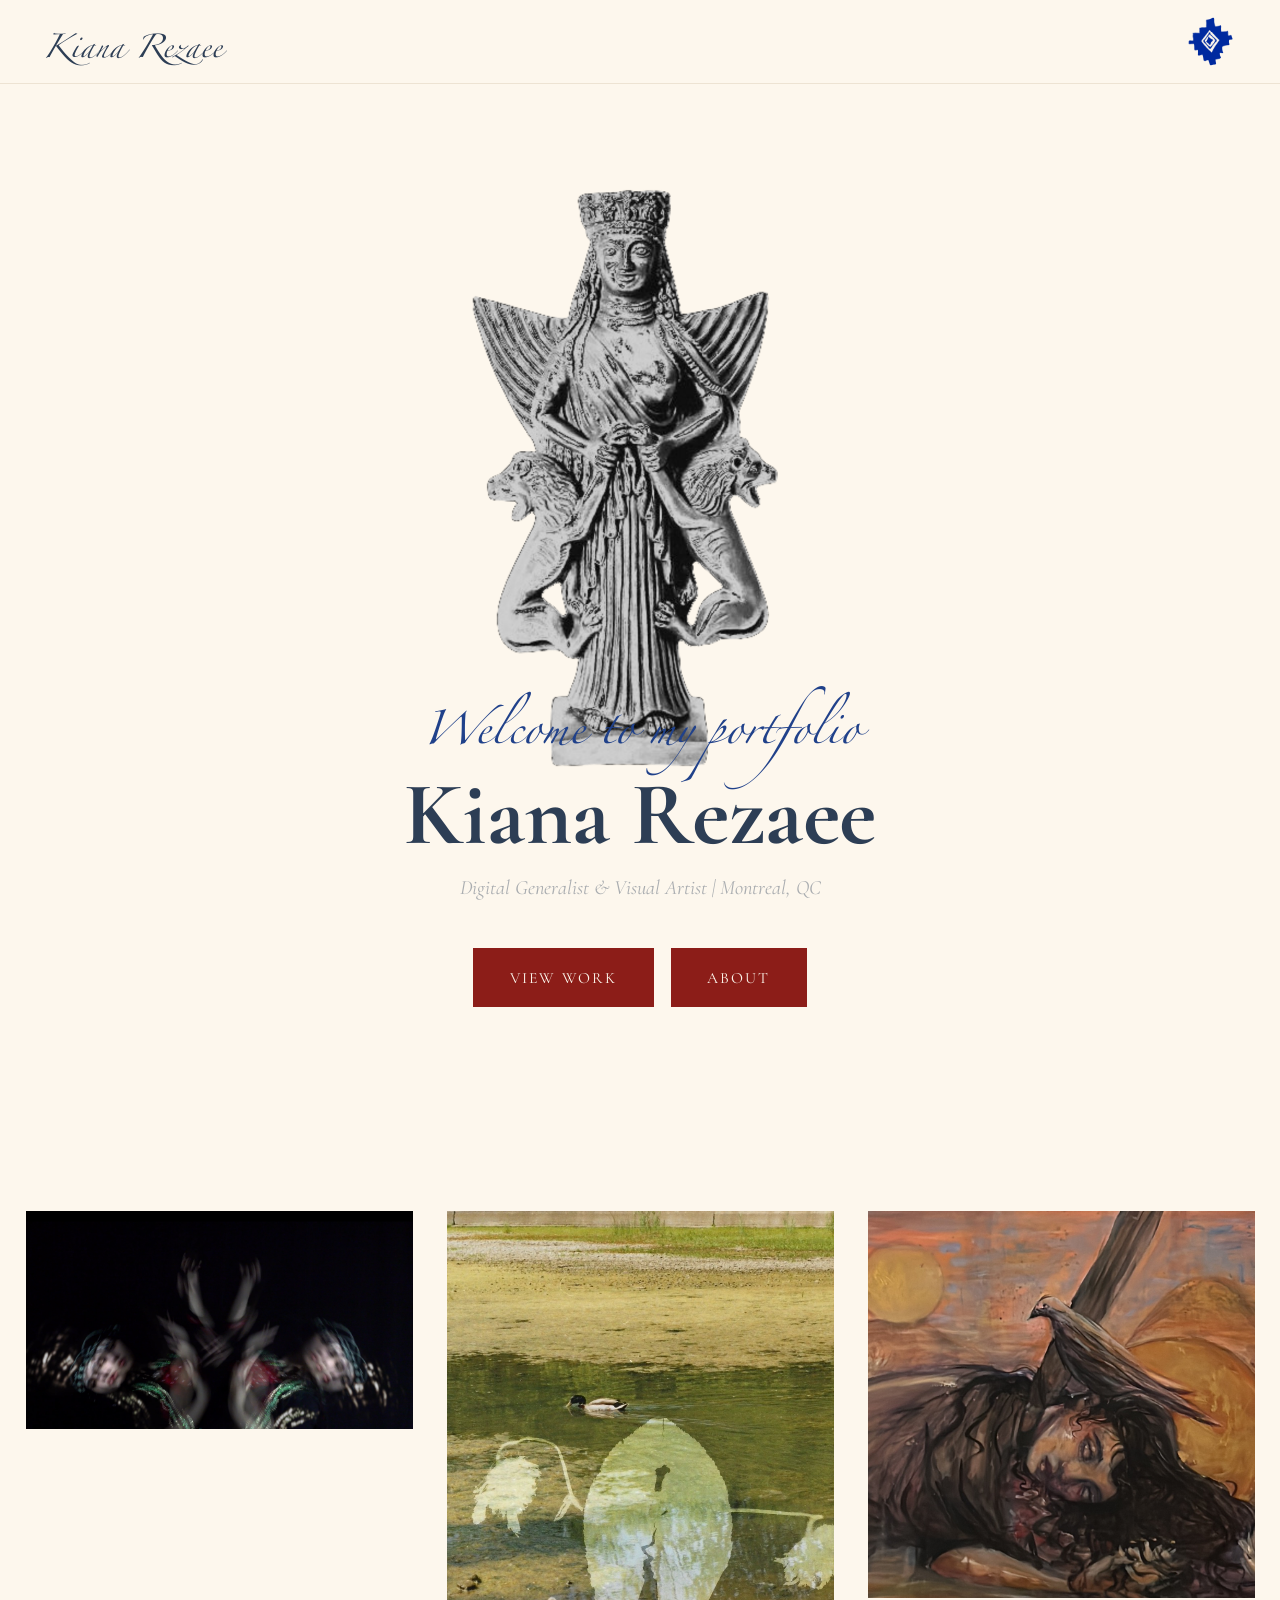
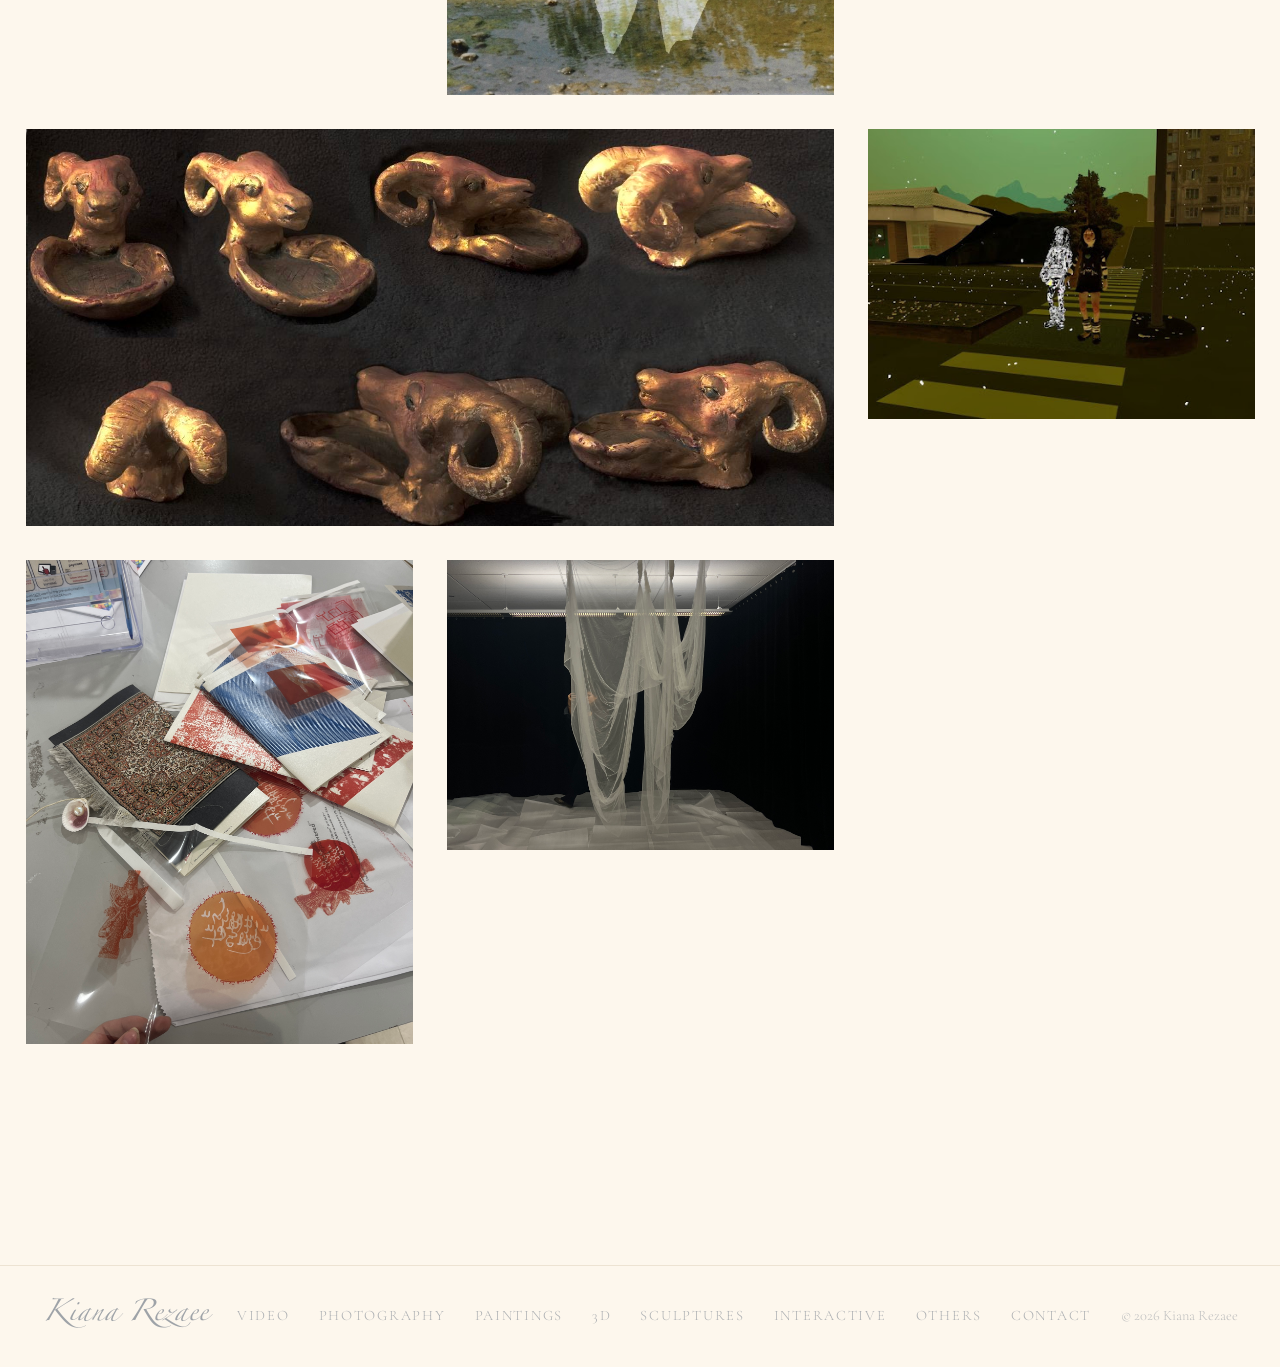
==== commit 23034986: "Update image source in index.html" ====
--- a/index.html
+++ b/index.html
@@ -4,7 +4,7 @@
 <meta charset="UTF-8"/>
 <meta name="viewport" content="width=device-width, initial-scale=1.0"/>
 <title>Kiana Rezaee</title>
-<link rel="stylesheet" href="shared.css?v=4"/>
+<link rel="stylesheet" href="shared.css?v=5"/>
 <style>
 /* ── HERO OVERLAP ── */
 .hero { min-height: 100vh; display: flex; flex-direction: column; padding-top: var(--nav-h); }
@@ -179,7 +179,7 @@
     </a>
 
     <a href="others.html" class="wg-item" style="aspect-ratio: 4/5;">
-      <img src="images/others/booklets.jpeg" class="wg-img" alt="Manifesto">
+      <img src="images/others/IMG_2468.jpeg" class="wg-img" alt="Manifesto">
       <div class="wg-overlay">
         <h2 class="wg-title">Manifesto</h2>
         <p class="wg-sub">Print / Riso &amp; Bookbinding</p>
--- a/shared.css
+++ b/shared.css
@@ -135,16 +135,19 @@
   width: 100%;
   max-width: 300px;
   height: 100vh;
-  background: var(--cream);
+  background: rgba(253,247,237,0.85);
+  backdrop-filter: blur(18px);
+  -webkit-backdrop-filter: blur(18px);
   z-index: 2050;
   display: flex;
   flex-direction: column;
-  padding: 6rem 2rem 2rem;
+  overflow-y: auto;
+  padding: 4.5rem 2rem 2rem;
   gap: 0.5rem;
   transform: translateX(100%);
   transition: transform 0.35s var(--ease);
   visibility: hidden;
-  box-shadow: -5px 0 25px rgba(0,0,0,0.05);
+  box-shadow: -5px 0 25px rgba(0,0,0,0.08);
 }
 .mobile-menu.active {
   transform: translateX(0);
@@ -153,18 +156,18 @@
 
 .menu-close {
   position: absolute;
-  top: 1.5rem;
-  right: 1.5rem;
+  top: 1.25rem;
+  right: 1.25rem;
   background: none;
   border: none;
   cursor: pointer;
-  opacity: 0.5;
+  opacity: 0.7;
   transition: opacity 0.3s, transform 0.3s;
   z-index: 2100;
   padding: 0;
   
   /* Adjust this width to match your desired size */
-  width: 40px; 
+  width: 36px; 
   height: auto;
 }
 
@@ -184,11 +187,11 @@
 .menu-close:hover { opacity: 1; }
 
 .mobile-menu a {
-  font-size: 1.35rem;
-  padding: 0.7rem 0;
+  font-size: 1.05rem;
+  padding: 0.6rem 0;
   color: var(--ink);
   text-transform: uppercase;
-  letter-spacing: 0.1em;
+  letter-spacing: 0.08em;
   border-bottom: 1px solid transparent;
   transition: border-color 0.3s;
 }
